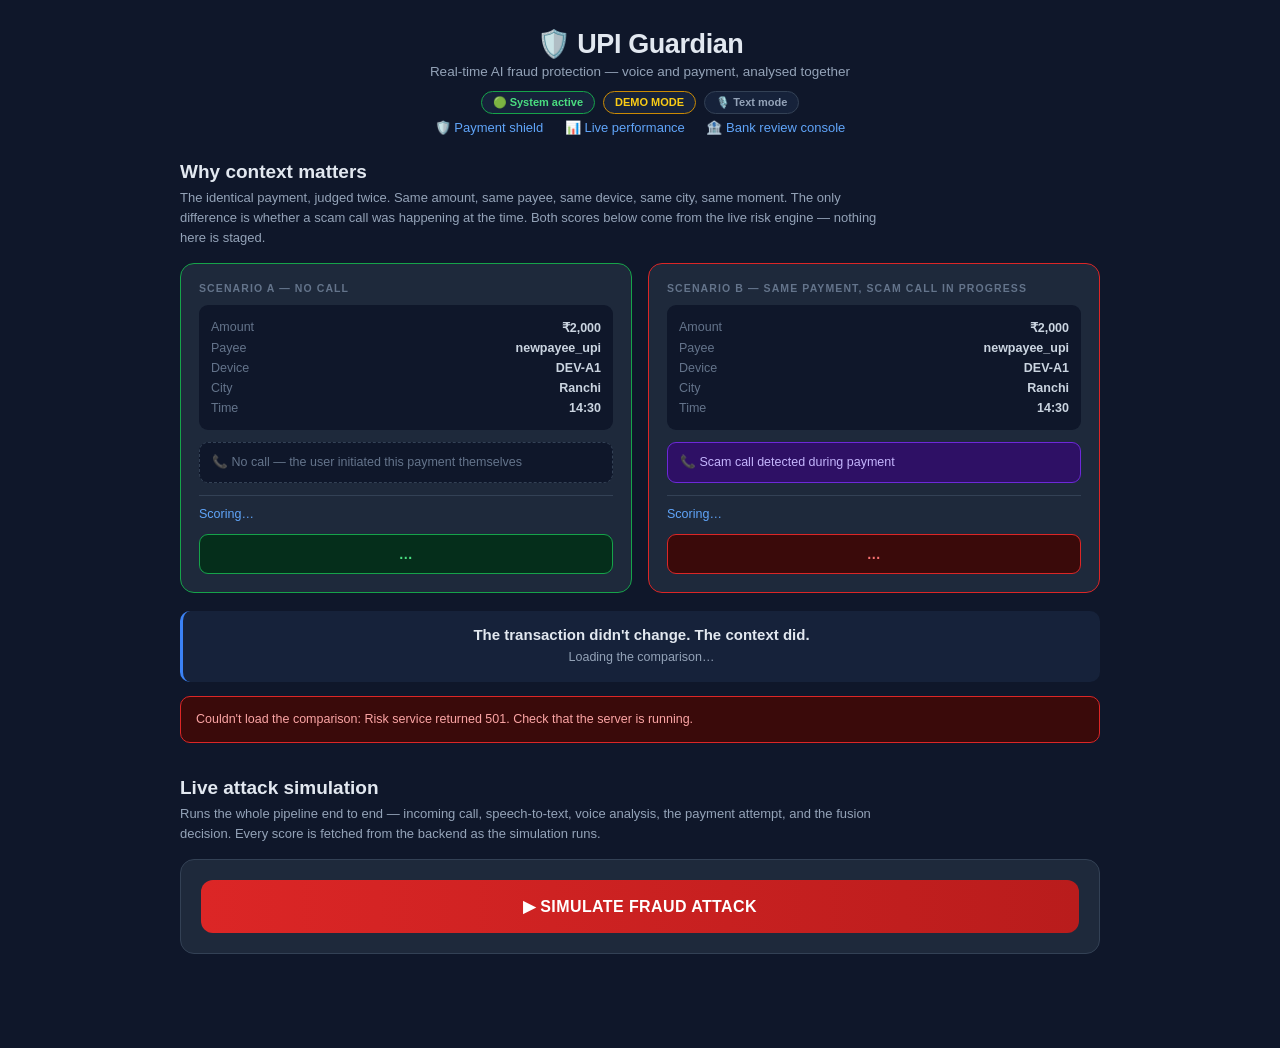
==== static/demo.html @ 2255cc4c "Add Whisper speech-to-text, fusion view, live attack simulation, and counterfactual demo" ====
<!DOCTYPE html>
<html lang="en">
<head>
  <meta charset="UTF-8" />
  <meta name="viewport" content="width=device-width, initial-scale=1.0" />
  <title>UPI Guardian — Live Fraud Demo</title>
  <style>
    * { box-sizing: border-box; margin: 0; padding: 0; }
    body {
      font-family: -apple-system, "Segoe UI", Roboto, sans-serif;
      background: #0f172a; color: #e2e8f0; min-height: 100vh;
      padding: 28px 16px 60px;
    }
    .wrap { max-width: 920px; margin: 0 auto; }

    header { text-align: center; margin-bottom: 8px; }
    h1 { font-size: 27px; letter-spacing: -.4px; }
    .tag { color: #94a3b8; font-size: 13.5px; margin-top: 4px; }
    .badges { display:flex; justify-content:center; gap:8px; margin:12px 0 6px; flex-wrap:wrap; }
    .badge {
      font-size: 11px; padding: 4px 11px; border-radius: 999px; font-weight: 600;
      border: 1px solid #334155; background: #16223a; color: #94a3b8;
    }
    .badge.live { border-color:#16a34a; color:#4ade80; }
    .badge.demo { border-color:#ca8a04; color:#facc15; }
    .nav { text-align:center; font-size:13px; margin-bottom: 26px; }
    .nav a { color:#60a5fa; text-decoration:none; margin: 0 9px; }

    section { margin-bottom: 34px; }
    .sec-head { display:flex; align-items:baseline; gap:10px; margin-bottom:5px; flex-wrap:wrap; }
    h2 { font-size: 19px; }
    .sec-sub { color:#94a3b8; font-size:13px; line-height:1.55; margin-bottom:15px; max-width: 700px; }

    .card { background:#1e293b; border-radius:14px; padding:20px; border:1px solid #334155; }

    /* ---------- counterfactual ---------- */
    .cf-grid { display:grid; grid-template-columns:1fr 1fr; gap:16px; }
    @media (max-width: 720px) { .cf-grid { grid-template-columns:1fr; } }
    .cf { border-radius:14px; padding:18px; border:1px solid #334155; background:#1e293b; }
    .cf.a { border-color:#16a34a; }
    .cf.b { border-color:#dc2626; }
    .cf-label {
      font-size:10.5px; letter-spacing:1.1px; font-weight:700; margin-bottom:11px;
      color:#64748b; text-transform:uppercase;
    }
    .tx-block { background:#0f172a; border-radius:9px; padding:12px; margin-bottom:12px; }
    .tx-line { display:flex; justify-content:space-between; font-size:12.5px; padding:3px 0; }
    .tx-line span:first-child { color:#64748b; }
    .tx-line span:last-child { color:#cbd5e1; font-weight:600; }
    .ctx-line {
      font-size:12.5px; padding:10px 12px; border-radius:9px; margin-bottom:12px;
      line-height:1.5;
    }
    .ctx-none { background:#0f172a; color:#64748b; border:1px dashed #334155; }
    .ctx-scam { background:#2e1065; color:#c4b5fd; border:1px solid #6d28d9; }
    .cf-scores { border-top:1px solid #334155; padding-top:11px; }
    .sc-line { display:flex; justify-content:space-between; font-size:12.5px; padding:3.5px 0; }
    .sc-line span:first-child { color:#94a3b8; }
    .sc-line span:last-child { font-family:ui-monospace,Menlo,monospace; color:#cbd5e1; }
    .sc-line.big { font-size:15px; font-weight:700; padding-top:9px; margin-top:6px;
      border-top:1px solid #334155; }
    .sc-line.big span:last-child { font-size:19px; }
    .cf.a .sc-line.big span:last-child { color:#4ade80; }
    .cf.b .sc-line.big span:last-child { color:#f87171; }
    .cf-verdict {
      margin-top:13px; text-align:center; padding:11px; border-radius:9px;
      font-size:14px; font-weight:700; letter-spacing:.4px;
    }
    .vd-APPROVE { background:#052e1b; color:#4ade80; border:1px solid #16a34a; }
    .vd-WARN    { background:#3a2e05; color:#facc15; border:1px solid #ca8a04; }
    .vd-BLOCK   { background:#3a0a0a; color:#f87171; border:1px solid #dc2626; }
    .vd-sub { font-size:10.5px; font-weight:500; opacity:.85; margin-top:3px; letter-spacing:0; }

    .punch {
      text-align:center; margin-top:18px; padding:15px;
      background:#16223a; border-left:3px solid #3b82f6; border-radius:10px;
      font-size:15px; color:#e2e8f0; font-weight:600;
    }
    .punch small { display:block; font-weight:400; color:#94a3b8; font-size:12.5px;
      margin-top:5px; line-height:1.5; }

    /* ---------- simulation ---------- */
    .sim-btn {
      width:100%; padding:17px; border:none; border-radius:12px; cursor:pointer;
      font-size:16px; font-weight:700; letter-spacing:.4px;
      background:linear-gradient(90deg,#dc2626,#b91c1c); color:#fff;
    }
    .sim-btn:hover { background:linear-gradient(90deg,#ef4444,#dc2626); }
    .sim-btn:disabled { opacity:.55; cursor:default; }

    .steps { margin-top:18px; }
    .step {
      border:1px solid #334155; border-radius:11px; padding:14px 16px;
      margin-bottom:10px; background:#0f172a; opacity:.35;
      transition: opacity .35s ease, border-color .35s ease, background .35s ease;
    }
    .step.active { opacity:1; border-color:#3b82f6; background:#16223a; }
    .step.done { opacity:1; }
    .step-head {
      display:flex; justify-content:space-between; align-items:center;
      font-size:13.5px; font-weight:700; color:#e2e8f0; gap:10px;
    }
    .step-num {
      font-size:10.5px; color:#64748b; font-family:ui-monospace,Menlo,monospace;
      flex-shrink:0;
    }
    .step-body { margin-top:9px; font-size:12.5px; color:#94a3b8; line-height:1.6; display:none; }
    .step.active .step-body, .step.done .step-body { display:block; }

    .phone {
      background:#0f172a; border:1px solid #475569; border-radius:11px;
      padding:15px; text-align:center;
    }
    .phone .num { font-size:19px; font-weight:700; color:#e2e8f0; letter-spacing:1px; }
    .phone .who { font-size:12px; color:#94a3b8; margin-top:3px; }
    .ring { display:inline-block; animation: ring 1s infinite; font-size:23px; }
    @keyframes ring { 0%,100%{transform:rotate(-11deg)} 50%{transform:rotate(11deg)} }

    .flag {
      display:block; font-size:12.5px; color:#fca5a5; padding:5px 0;
      animation: slidein .35s ease;
    }
    @keyframes slidein { from{opacity:0;transform:translateX(-9px)} to{opacity:1;transform:none} }
    .flag .pts { color:#f87171; font-weight:700; font-family:ui-monospace,Menlo,monospace; }

    .transcript {
      background:#0f172a; border:1px solid #334155; border-radius:9px;
      padding:11px 13px; font-size:12px; color:#cbd5e1; line-height:1.6;
      margin-top:9px; white-space:pre-wrap;
    }
    .meter { display:flex; align-items:center; gap:10px; margin-top:11px; }
    .meter-bar { flex:1; height:13px; background:#1e293b; border:1px solid #334155;
      border-radius:999px; overflow:hidden; }
    .meter-fill { height:100%; width:0; border-radius:999px; transition:width .8s ease; }
    .mf-voice { background:linear-gradient(90deg,#7c3aed,#a78bfa); }
    .mf-txn   { background:linear-gradient(90deg,#1d4ed8,#60a5fa); }
    .mf-final { background:linear-gradient(90deg,#dc2626,#f87171); }
    .meter-num { font-family:ui-monospace,Menlo,monospace; font-weight:700; font-size:13px;
      min-width:62px; text-align:right; color:#e2e8f0; }

    .fuse-line { display:flex; justify-content:space-between; font-size:13px; padding:4px 0;
      color:#94a3b8; }
    .fuse-line span:last-child { font-family:ui-monospace,Menlo,monospace; color:#cbd5e1; }
    .fuse-line.total { border-top:1px solid #334155; margin-top:8px; padding-top:9px;
      font-weight:700; color:#e2e8f0; }
    .fuse-line.total span:last-child { color:#f87171; font-size:16px; }

    .alert-final {
      border-radius:11px; padding:16px; text-align:center; margin-top:4px;
      background:#3a0a0a; border:1px solid #dc2626;
    }
    .alert-final .big { font-size:18px; font-weight:800; color:#f87171; letter-spacing:.5px; }
    .alert-final .why { font-size:12.5px; color:#e2e8f0; margin-top:9px; line-height:1.6; }
    .choice { display:flex; gap:10px; margin-top:14px; }
    .choice button {
      flex:1; padding:12px; border:none; border-radius:9px; cursor:pointer;
      font-size:13px; font-weight:600;
    }
    .btn-stop { background:#dc2626; color:#fff; }
    .btn-go { background:#475569; color:#e2e8f0; }
    .chosen { text-align:center; font-size:12.5px; color:#4ade80; margin-top:11px; display:none; }

    .errbox {
      display:none; background:#3a0a0a; border:1px solid #dc2626; border-radius:10px;
      padding:13px 15px; font-size:12.5px; color:#fca5a5; margin-top:14px; line-height:1.5;
    }
    .loading { color:#60a5fa; font-size:12.5px; }
  </style>
</head>
<body>
<div class="wrap">

  <header>
    <h1>🛡️ UPI Guardian</h1>
    <div class="tag">Real-time AI fraud protection — voice and payment, analysed together</div>
    <div class="badges">
      <span class="badge live">🟢 System active</span>
      <span class="badge demo">DEMO MODE</span>
      <span class="badge" id="asrBadge">Checking speech engine…</span>
    </div>
    <div class="nav">
      <a href="/">🛡️ Payment shield</a>
      <a href="/stats.html">📊 Live performance</a>
      <a href="/review.html">🏦 Bank review console</a>
    </div>
  </header>

  <!-- ================= PRIORITY 4: COUNTERFACTUAL ================= -->
  <section>
    <div class="sec-head"><h2>Why context matters</h2></div>
    <div class="sec-sub">
      The identical payment, judged twice. Same amount, same payee, same device, same city,
      same moment. The only difference is whether a scam call was happening at the time.
      Both scores below come from the live risk engine — nothing here is staged.
    </div>

    <div class="cf-grid">
      <div class="cf a" id="cfA">
        <div class="cf-label">Scenario A — no call</div>
        <div class="tx-block" id="txA"></div>
        <div class="ctx-line ctx-none">📞 No call — the user initiated this payment themselves</div>
        <div class="cf-scores" id="scoresA"><div class="loading">Scoring…</div></div>
        <div class="cf-verdict vd-APPROVE" id="verdictA">…</div>
      </div>

      <div class="cf b" id="cfB">
        <div class="cf-label">Scenario B — same payment, scam call in progress</div>
        <div class="tx-block" id="txB"></div>
        <div class="ctx-line ctx-scam" id="ctxB">📞 Scam call detected during payment</div>
        <div class="cf-scores" id="scoresB"><div class="loading">Scoring…</div></div>
        <div class="cf-verdict vd-BLOCK" id="verdictB">…</div>
      </div>
    </div>

    <div class="punch" id="punch">
      The transaction didn't change. The context did.
      <small id="punchSub">Loading the comparison…</small>
    </div>
    <div class="errbox" id="cfError"></div>
  </section>

  <!-- ================= PRIORITY 3: LIVE ATTACK SIMULATION ================= -->
  <section>
    <div class="sec-head"><h2>Live attack simulation</h2></div>
    <div class="sec-sub">
      Runs the whole pipeline end to end — incoming call, speech-to-text, voice analysis,
      the payment attempt, and the fusion decision. Every score is fetched from the backend
      as the simulation runs.
    </div>

    <div class="card">
      <button class="sim-btn" id="simBtn" onclick="runSimulation()">
        ▶  SIMULATE FRAUD ATTACK
      </button>

      <div class="steps" id="steps" style="display:none;">

        <div class="step" id="s1">
          <div class="step-head"><span>📞 Incoming call</span><span class="step-num">STEP 1</span></div>
          <div class="step-body">
            <div class="phone">
              <div class="ring">📞</div>
              <div class="num">+91 98XXX XXXXX</div>
              <div class="who">Caller claims to represent your bank</div>
            </div>
          </div>
        </div>

        <div class="step" id="s2">
          <div class="step-head"><span>🎙️ Listening and transcribing</span><span class="step-num">STEP 2</span></div>
          <div class="step-body">
            <div id="s2status" class="loading">Capturing call audio…</div>
            <div class="transcript" id="s2transcript" style="display:none;"></div>
          </div>
        </div>

        <div class="step" id="s3">
          <div class="step-head"><span>⚠️ Voice analysis</span><span class="step-num">STEP 3</span></div>
          <div class="step-body">
            <div id="s3flags"></div>
            <div class="meter">
              <div class="meter-bar"><div class="meter-fill mf-voice" id="s3bar"></div></div>
              <div class="meter-num" id="s3num">0/100</div>
            </div>
          </div>
        </div>

        <div class="step" id="s4">
          <div class="step-head"><span>💳 UPI payment attempted</span><span class="step-num">STEP 4</span></div>
          <div class="step-body"><div class="tx-block" id="s4tx"></div></div>
        </div>

        <div class="step" id="s5">
          <div class="step-head"><span>⚠️ Transaction analysis</span><span class="step-num">STEP 5</span></div>
          <div class="step-body">
            <div id="s5flags"></div>
            <div class="meter">
              <div class="meter-bar"><div class="meter-fill mf-txn" id="s5bar"></div></div>
              <div class="meter-num" id="s5num">0/100</div>
            </div>
          </div>
        </div>

        <div class="step" id="s6">
          <div class="step-head"><span>🔗 Fusion engine</span><span class="step-num">STEP 6</span></div>
          <div class="step-body">
            <div class="fuse-line"><span>Transaction risk</span><span id="f1">—</span></div>
            <div class="fuse-line"><span>Voice risk (weighted 60%)</span><span id="f2">—</span></div>
            <div class="fuse-line total"><span>Combined risk</span><span id="f3">—</span></div>
            <div class="meter">
              <div class="meter-bar"><div class="meter-fill mf-final" id="s6bar"></div></div>
              <div class="meter-num" id="s6num">0/100</div>
            </div>
          </div>
        </div>

        <div class="step" id="s7">
          <div class="step-head"><span>🚨 Action</span><span class="step-num">STEP 7</span></div>
          <div class="step-body">
            <div class="alert-final">
              <div class="big" id="s7title">HIGH FRAUD RISK</div>
              <div class="why" id="s7why"></div>
            </div>
            <div class="choice">
              <button class="btn-stop" onclick="simChoice('CANCELLED')">Cancel payment</button>
              <button class="btn-go" onclick="simChoice('CONFIRMED')">This is legitimate — proceed</button>
            </div>
            <div class="chosen" id="s7chosen"></div>
          </div>
        </div>

      </div>
      <div class="errbox" id="simError"></div>
    </div>
  </section>

</div>

<script>
  // ---------------------------------------------------------------
  // ONE transaction object, used by both counterfactual scenarios and
  // by the simulation. Reusing the same object is the whole point:
  // only the voice context differs between A and B.
  // ---------------------------------------------------------------
  const DEMO_TX = {
    user_id: "U001",
    amount: 2000,
    payee: "newpayee_upi",
    city: "Ranchi",
    device: "DEV-A1",
    timestamp: "2026-08-15 14:30:00"
  };

  const SCAM_TRANSCRIPT =
    "Hello, I am calling from your bank. Your account is frozen due to suspicious activity. " +
    "This is urgent, you must act now. Do not tell anyone about this call. Please share the " +
    "OTP to verify and make a small refundable payment to unblock your account.";

  // Audio used by the simulation. If it is missing or the speech engine
  // is unavailable, the simulation falls back to the text above so the
  // demo still completes rather than stalling in front of an audience.
  const DEMO_AUDIO_URL = "/demo/scamcall.wav";

  const VERDICT_TEXT = {
    APPROVE: { label: "🟢 LOW RISK — APPROVE", sub: "Nothing unusual; payment proceeds normally" },
    WARN:    { label: "🟡 MEDIUM RISK — CHECK", sub: "Worth a second look before continuing" },
    BLOCK:   { label: "🔴 HIGH RISK — CONFIRM TO PROCEED", sub: "Strong warning; the user still decides" }
  };

  const sleep = ms => new Promise(r => setTimeout(r, ms));

  function showError(id, msg) {
    const el = document.getElementById(id);
    el.textContent = msg;
    el.style.display = "block";
  }

  async function callAssess(tx, transcript) {
    const res = await fetch("/assess", {
      method: "POST",
      headers: { "Content-Type": "application/json" },
      body: JSON.stringify({ ...tx, transcript: transcript || "" })
    });
    if (!res.ok) throw new Error("Risk service returned " + res.status);
    return res.json();
  }

  function renderTx(elId, tx) {
    const rows = [
      ["Amount", "₹" + Number(tx.amount).toLocaleString("en-IN")],
      ["Payee", tx.payee],
      ["Device", tx.device],
      ["City", tx.city],
      ["Time", tx.timestamp.split(" ")[1].slice(0, 5)]
    ];
    document.getElementById(elId).innerHTML = rows.map(r =>
      `<div class="tx-line"><span>${r[0]}</span><span>${r[1]}</span></div>`).join("");
  }

  function isVoice(sig) { return String(sig.code || "").indexOf("voice") === 0; }

  // ---------------- capability check ----------------
  let asrAvailable = false;
  (async function () {
    try {
      const res = await fetch("/capabilities");
      const caps = await res.json();
      const asr = (caps && caps.transcription) || {};
      asrAvailable = !!asr.available;
      document.getElementById("asrBadge").textContent =
        asrAvailable ? ("🎙️ Whisper " + (asr.model || "") + " ready") : "🎙️ Text mode";
    } catch (e) {
      document.getElementById("asrBadge").textContent = "🎙️ Text mode";
    }
  })();

  // ================= COUNTERFACTUAL =================
  async function loadCounterfactual() {
    renderTx("txA", DEMO_TX);
    renderTx("txB", DEMO_TX);

    try {
      // Identical transaction, scored twice — the ONLY difference is the transcript.
      const [a, b] = await Promise.all([
        callAssess(DEMO_TX, ""),
        callAssess(DEMO_TX, SCAM_TRANSCRIPT)
      ]);

      // --- Scenario A ---
      document.getElementById("scoresA").innerHTML = `
        <div class="sc-line"><span>Transaction risk</span><span>${a.payment_score}</span></div>
        <div class="sc-line"><span>Voice risk</span><span>none</span></div>
        <div class="sc-line big"><span>Combined</span><span>${a.score}/100</span></div>`;
      const va = VERDICT_TEXT[a.decision] || VERDICT_TEXT.WARN;
      const vaEl = document.getElementById("verdictA");
      vaEl.className = "cf-verdict vd-" + a.decision;
      vaEl.innerHTML = va.label + `<div class="vd-sub">${va.sub}</div>`;

      // --- Scenario B ---
      const weighted = Math.trunc((b.voice_score || 0) * 0.6);
      document.getElementById("scoresB").innerHTML = `
        <div class="sc-line"><span>Transaction risk</span><span>${b.payment_score}</span></div>
        <div class="sc-line"><span>Voice risk</span><span>${b.voice_score} → ${weighted} weighted</span></div>
        <div class="sc-line big"><span>Combined</span><span>${b.score}/100</span></div>`;
      const vb = VERDICT_TEXT[b.decision] || VERDICT_TEXT.WARN;
      const vbEl = document.getElementById("verdictB");
      vbEl.className = "cf-verdict vd-" + b.decision;
      vbEl.innerHTML = vb.label + `<div class="vd-sub">${vb.sub}</div>`;

      const flags = (b.signals || []).filter(isVoice).length;
      document.getElementById("ctxB").textContent =
        "📞 Scam call in progress — " + flags + " coercion pattern" + (flags === 1 ? "" : "s") + " detected";

      document.getElementById("punchSub").textContent =
        `Transaction risk stayed at ${a.payment_score} in both cases. The combined score moved ` +
        `${a.score} → ${b.score}, and the decision moved ${a.decision} → ${b.decision}, ` +
        `purely because of what was being said on the call.`;

    } catch (e) {
      showError("cfError", "Couldn't load the comparison: " + e.message +
                ". Check that the server is running.");
    }
  }
  loadCounterfactual();

  // ================= LIVE ATTACK SIMULATION =================
  let simResult = null;

  function setStep(id, state) {
    const el = document.getElementById(id);
    el.className = "step " + state;
    el.scrollIntoView({ behavior: "smooth", block: "center" });
  }

  async function runSimulation() {
    const btn = document.getElementById("simBtn");
    btn.disabled = true;
    btn.textContent = "Simulation running…";
    document.getElementById("steps").style.display = "block";
    document.getElementById("simError").style.display = "none";
    document.getElementById("s7chosen").style.display = "none";
    ["s1","s2","s3","s4","s5","s6","s7"].forEach(id =>
      document.getElementById(id).className = "step");

    try {
      // ---- STEP 1: incoming call ----
      setStep("s1", "active");
      await sleep(1800);
      setStep("s1", "done");

      // ---- STEP 2: audio -> transcript (real Whisper when available) ----
      setStep("s2", "active");
      const st = document.getElementById("s2status");
      let transcript = SCAM_TRANSCRIPT;
      let usedWhisper = false;

      if (asrAvailable) {
        st.textContent = "Capturing call audio…";
        await sleep(700);
        try {
          const audioRes = await fetch(DEMO_AUDIO_URL);
          if (!audioRes.ok) throw new Error("demo audio missing");
          const blob = await audioRes.blob();

          st.textContent = "🧠 Transcribing with Whisper…";
          const form = new FormData();
          form.append("audio", blob, "scamcall.wav");
          const tr = await fetch("/transcribe", { method: "POST", body: form });
          const data = await tr.json();

          if (data && data.ok && data.transcript) {
            transcript = data.transcript;
            usedWhisper = true;
            st.textContent = "✓ Transcribed " + data.audio_seconds + "s of audio in " +
                             data.transcribe_ms + " ms (Whisper " + data.model + ")";
          } else {
            throw new Error(data.error || "no transcript");
          }
        } catch (e) {
          // Fall back silently to the scripted transcript — the demo must not stall.
          st.textContent = "✓ Call transcript ready";
        }
      } else {
        st.textContent = "✓ Call transcript ready";
        await sleep(900);
      }

      const tbox = document.getElementById("s2transcript");
      tbox.textContent = transcript;
      tbox.style.display = "block";
      await sleep(1200);
      setStep("s2", "done");

      // ---- Score once; every later step reads from this response ----
      const result = await callAssess(DEMO_TX, transcript);
      simResult = result;

      const voiceSignals = (result.signals || []).filter(isVoice);
      const txnSignals = (result.signals || []).filter(s => !isVoice(s));

      // ---- STEP 3: voice analysis ----
      setStep("s3", "active");
      const s3f = document.getElementById("s3flags");
      s3f.innerHTML = "";
      for (const sig of voiceSignals) {
        const d = document.createElement("div");
        d.className = "flag";
        const name = (sig.label || sig.code).replace(/^Call red flag — /, "");
        d.innerHTML = "⚠️ " + name + ' <span class="pts">+' + sig.points + "</span>";
        s3f.appendChild(d);
        await sleep(430);
      }
      document.getElementById("s3bar").style.width = Math.min(100, result.voice_score) + "%";
      document.getElementById("s3num").textContent = result.voice_score + "/100";
      await sleep(900);
      setStep("s3", "done");

      // ---- STEP 4: the payment attempt ----
      setStep("s4", "active");
      renderTx("s4tx", DEMO_TX);
      await sleep(1500);
      setStep("s4", "done");

      // ---- STEP 5: transaction analysis ----
      setStep("s5", "active");
      const s5f = document.getElementById("s5flags");
      s5f.innerHTML = "";
      if (!txnSignals.length) {
        s5f.innerHTML = '<div class="flag" style="color:#4ade80">✓ Nothing unusual in the payment on its own</div>';
      }
      for (const sig of txnSignals) {
        const d = document.createElement("div");
        d.className = "flag";
        d.innerHTML = "⚠️ " + (sig.label || sig.code) + ' <span class="pts">+' + sig.points + "</span>";
        s5f.appendChild(d);
        await sleep(430);
      }
      document.getElementById("s5bar").style.width = Math.min(100, result.payment_score) + "%";
      document.getElementById("s5num").textContent = result.payment_score + "/100";
      await sleep(900);
      setStep("s5", "done");

      // ---- STEP 6: fusion ----
      setStep("s6", "active");
      const weighted = Math.trunc((result.voice_score || 0) * 0.6);
      document.getElementById("f1").textContent = result.payment_score;
      await sleep(500);
      document.getElementById("f2").textContent =
        weighted + "   (" + result.voice_score + " × 0.6)";
      await sleep(500);
      document.getElementById("f3").textContent = result.score + " / 100";
      document.getElementById("s6bar").style.width = result.score + "%";
      document.getElementById("s6num").textContent = result.score + "/100";
      await sleep(1300);
      setStep("s6", "done");

      // ---- STEP 7: explainable alert + human choice ----
      setStep("s7", "active");
      const vt = VERDICT_TEXT[result.decision] || VERDICT_TEXT.WARN;
      document.getElementById("s7title").textContent = vt.label.replace(/^..\s/, "");
      const names = voiceSignals.map(s =>
        (s.label || "").replace(/^Call red flag — /, "").toLowerCase()).filter(Boolean);
      document.getElementById("s7why").textContent =
        "This payment was attempted during a call showing " +
        (names.length ? names.join(", ") : "no coercion signals") +
        ". The payment alone scored " + result.payment_score +
        "; combined with the call it reached " + result.score +
        ". The payment is held for your confirmation — it has not been blocked." +
        (usedWhisper ? " Transcript produced by Whisper from real audio." : "");

      btn.disabled = false;
      btn.textContent = "▶  Run simulation again";

    } catch (e) {
      showError("simError", "Simulation stopped: " + e.message +
                ". Check that the server is running, then try again.");
      btn.disabled = false;
      btn.textContent = "▶  SIMULATE FRAUD ATTACK";
    }
  }

  // The override records through the same audit endpoint the main app uses,
  // so a simulated decision shows up in the bank review console like any other.
  async function simChoice(action) {
    if (!simResult) return;
    try {
      await fetch("/decision", {
        method: "POST",
        headers: { "Content-Type": "application/json" },
        body: JSON.stringify({
          user_id: DEMO_TX.user_id,
          amount: DEMO_TX.amount,
          payee: DEMO_TX.payee,
          decision: simResult.decision,
          score: simResult.score,
          user_action: action,
          confidence: (simResult.confidence && simResult.confidence.level) || "",
          signal_count: (simResult.signals || []).length
        })
      });
      const el = document.getElementById("s7chosen");
      el.textContent = action === "CANCELLED"
        ? "✓ Payment cancelled — decision recorded in the audit log"
        : "✓ Payment confirmed by the user — logged as an override for bank review";
      el.style.display = "block";
      document.getElementById("s7").className = "step done";
    } catch (e) {
      showError("simError", "Couldn't record that decision: " + e.message);
    }
  }
</script>
</body>
</html>
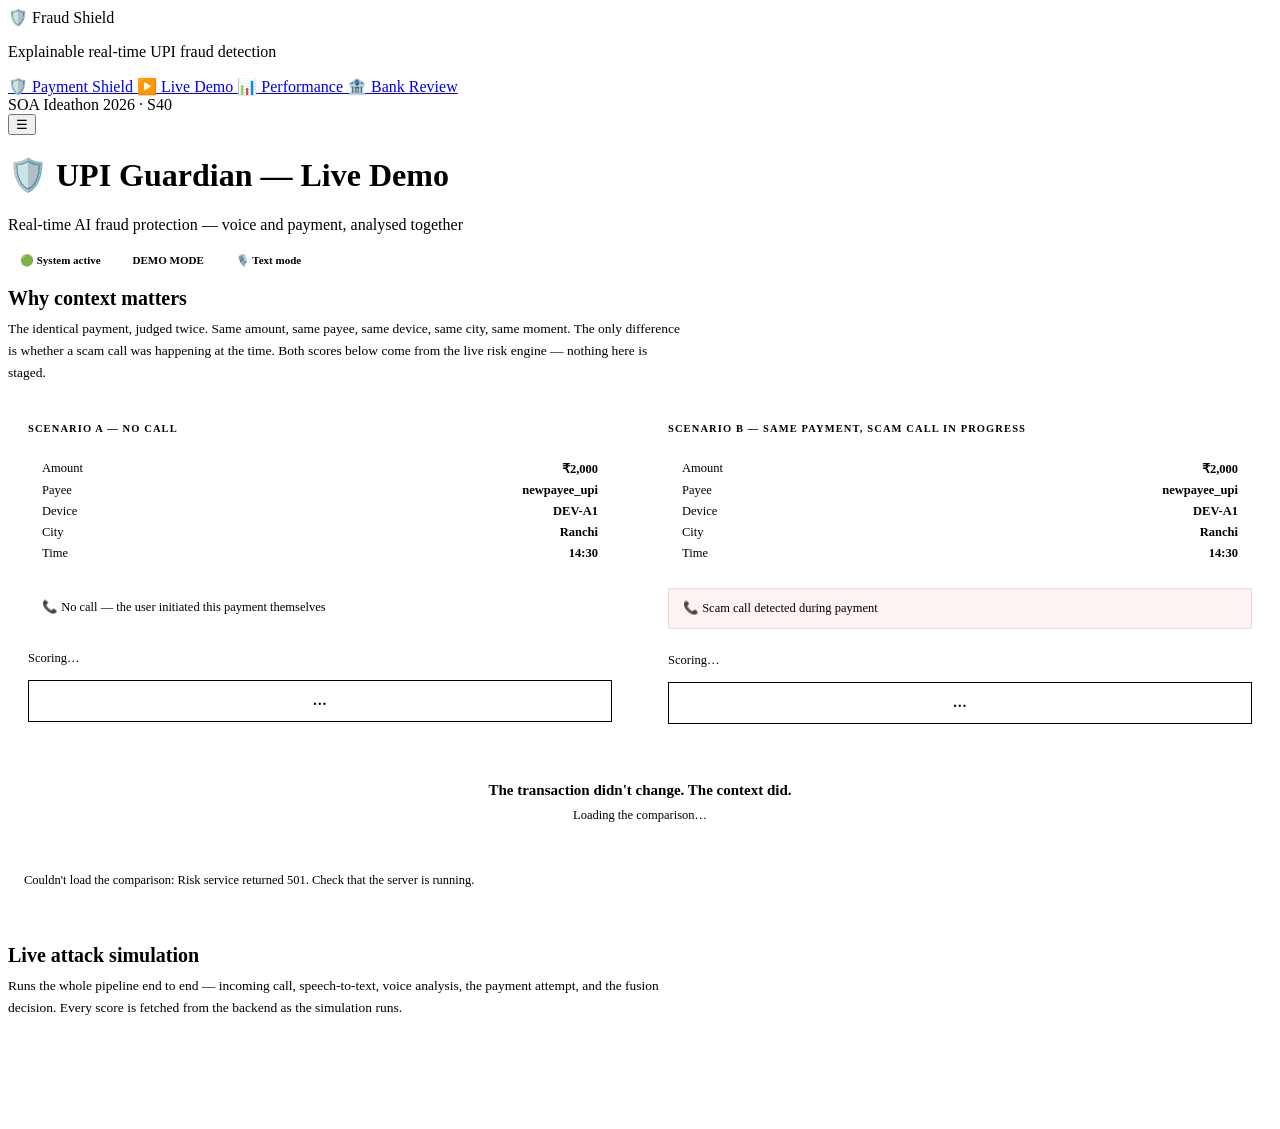
==== commit 8b59434b: "UI redesign with new styles" ====
--- a/static/demo.html
+++ b/static/demo.html
@@ -3,320 +3,431 @@
 <head>
   <meta charset="UTF-8" />
   <meta name="viewport" content="width=device-width, initial-scale=1.0" />
-  <title>UPI Guardian — Live Fraud Demo</title>
+  <title>Live Demo — Fraud Shield</title>
+  <link rel="stylesheet" href="/styles.css" />
   <style>
-    * { box-sizing: border-box; margin: 0; padding: 0; }
-    body {
-      font-family: -apple-system, "Segoe UI", Roboto, sans-serif;
-      background: #0f172a; color: #e2e8f0; min-height: 100vh;
-      padding: 28px 16px 60px;
-    }
-    .wrap { max-width: 920px; margin: 0 auto; }
-
-    header { text-align: center; margin-bottom: 8px; }
-    h1 { font-size: 27px; letter-spacing: -.4px; }
-    .tag { color: #94a3b8; font-size: 13.5px; margin-top: 4px; }
-    .badges { display:flex; justify-content:center; gap:8px; margin:12px 0 6px; flex-wrap:wrap; }
-    .badge {
-      font-size: 11px; padding: 4px 11px; border-radius: 999px; font-weight: 600;
-      border: 1px solid #334155; background: #16223a; color: #94a3b8;
-    }
-    .badge.live { border-color:#16a34a; color:#4ade80; }
-    .badge.demo { border-color:#ca8a04; color:#facc15; }
-    .nav { text-align:center; font-size:13px; margin-bottom: 26px; }
-    .nav a { color:#60a5fa; text-decoration:none; margin: 0 9px; }
-
-    section { margin-bottom: 34px; }
-    .sec-head { display:flex; align-items:baseline; gap:10px; margin-bottom:5px; flex-wrap:wrap; }
-    h2 { font-size: 19px; }
-    .sec-sub { color:#94a3b8; font-size:13px; line-height:1.55; margin-bottom:15px; max-width: 700px; }
-
-    .card { background:#1e293b; border-radius:14px; padding:20px; border:1px solid #334155; }
-
-    /* ---------- counterfactual ---------- */
-    .cf-grid { display:grid; grid-template-columns:1fr 1fr; gap:16px; }
-    @media (max-width: 720px) { .cf-grid { grid-template-columns:1fr; } }
-    .cf { border-radius:14px; padding:18px; border:1px solid #334155; background:#1e293b; }
-    .cf.a { border-color:#16a34a; }
-    .cf.b { border-color:#dc2626; }
+    /* ---- Header badges ---- */
+    .demo-badges {
+      display: flex; gap: 8px; margin: 14px 0 0; flex-wrap: wrap;
+    }
+    .demo-badge {
+      font-size: 11px; padding: 4px 12px; border-radius: var(--radius-pill);
+      font-weight: 600; border: 1px solid var(--border); background: var(--bg-secondary);
+      color: var(--text-secondary);
+    }
+    .demo-badge.live { border-color: var(--success); color: var(--success); }
+    .demo-badge.demo-mode { border-color: var(--warning); color: var(--warning); }
+
+    /* ---- Section ---- */
+    .demo-section { margin-bottom: 40px; }
+    .demo-section h2 {
+      font-family: var(--font-serif);
+      font-size: 20px;
+      margin-bottom: 8px;
+    }
+    .demo-section .sec-sub {
+      color: var(--text-secondary);
+      font-size: 13.5px;
+      line-height: 1.6;
+      margin-bottom: 20px;
+      max-width: 680px;
+    }
+
+    /* ---- Counterfactual grid ---- */
+    .cf-grid {
+      display: grid; grid-template-columns: 1fr 1fr; gap: 16px;
+    }
+    @media (max-width: 720px) { .cf-grid { grid-template-columns: 1fr; } }
+
+    .cf-card {
+      background: var(--bg-secondary);
+      border-radius: var(--radius-lg);
+      padding: 20px;
+      border: 1px solid var(--border);
+      transition: border-color var(--transition);
+    }
+    .cf-card:hover { border-color: var(--border-hover); }
+    .cf-card.safe { border-color: rgba(91,185,139,0.3); }
+    .cf-card.scam { border-color: rgba(224,96,96,0.3); }
+
     .cf-label {
-      font-size:10.5px; letter-spacing:1.1px; font-weight:700; margin-bottom:11px;
-      color:#64748b; text-transform:uppercase;
-    }
-    .tx-block { background:#0f172a; border-radius:9px; padding:12px; margin-bottom:12px; }
-    .tx-line { display:flex; justify-content:space-between; font-size:12.5px; padding:3px 0; }
-    .tx-line span:first-child { color:#64748b; }
-    .tx-line span:last-child { color:#cbd5e1; font-weight:600; }
+      font-size: 10.5px; letter-spacing: 1.1px; font-weight: 700;
+      margin-bottom: 12px; color: var(--text-tertiary); text-transform: uppercase;
+    }
+    .tx-block {
+      background: var(--bg-primary); border-radius: var(--radius-sm);
+      padding: 12px 14px; margin-bottom: 12px; border: 1px solid var(--border);
+    }
+    .tx-line {
+      display: flex; justify-content: space-between; font-size: 12.5px; padding: 3px 0;
+    }
+    .tx-line span:first-child { color: var(--text-tertiary); }
+    .tx-line span:last-child { color: var(--text-primary); font-weight: 600; }
+
     .ctx-line {
-      font-size:12.5px; padding:10px 12px; border-radius:9px; margin-bottom:12px;
-      line-height:1.5;
-    }
-    .ctx-none { background:#0f172a; color:#64748b; border:1px dashed #334155; }
-    .ctx-scam { background:#2e1065; color:#c4b5fd; border:1px solid #6d28d9; }
-    .cf-scores { border-top:1px solid #334155; padding-top:11px; }
-    .sc-line { display:flex; justify-content:space-between; font-size:12.5px; padding:3.5px 0; }
-    .sc-line span:first-child { color:#94a3b8; }
-    .sc-line span:last-child { font-family:ui-monospace,Menlo,monospace; color:#cbd5e1; }
-    .sc-line.big { font-size:15px; font-weight:700; padding-top:9px; margin-top:6px;
-      border-top:1px solid #334155; }
-    .sc-line.big span:last-child { font-size:19px; }
-    .cf.a .sc-line.big span:last-child { color:#4ade80; }
-    .cf.b .sc-line.big span:last-child { color:#f87171; }
+      font-size: 12.5px; padding: 10px 14px; border-radius: var(--radius-sm);
+      margin-bottom: 12px; line-height: 1.5;
+    }
+    .ctx-none {
+      background: var(--bg-primary); color: var(--text-tertiary);
+      border: 1px dashed var(--border);
+    }
+    .ctx-scam {
+      background: rgba(217,119,87,0.08); color: var(--accent);
+      border: 1px solid rgba(217,119,87,0.2);
+    }
+
+    .cf-scores { border-top: 1px solid var(--border); padding-top: 12px; }
+    .sc-line {
+      display: flex; justify-content: space-between; font-size: 12.5px; padding: 3.5px 0;
+    }
+    .sc-line span:first-child { color: var(--text-secondary); }
+    .sc-line span:last-child { font-family: var(--font-mono); color: var(--text-primary); }
+    .sc-line.big {
+      font-size: 15px; font-weight: 700; padding-top: 10px; margin-top: 6px;
+      border-top: 1px solid var(--border);
+    }
+    .sc-line.big span:last-child { font-size: 19px; }
+    .cf-card.safe .sc-line.big span:last-child { color: var(--success); }
+    .cf-card.scam .sc-line.big span:last-child { color: var(--danger); }
+
     .cf-verdict {
-      margin-top:13px; text-align:center; padding:11px; border-radius:9px;
-      font-size:14px; font-weight:700; letter-spacing:.4px;
-    }
-    .vd-APPROVE { background:#052e1b; color:#4ade80; border:1px solid #16a34a; }
-    .vd-WARN    { background:#3a2e05; color:#facc15; border:1px solid #ca8a04; }
-    .vd-BLOCK   { background:#3a0a0a; color:#f87171; border:1px solid #dc2626; }
-    .vd-sub { font-size:10.5px; font-weight:500; opacity:.85; margin-top:3px; letter-spacing:0; }
+      margin-top: 14px; text-align: center; padding: 12px;
+      border-radius: var(--radius-sm); font-size: 14px; font-weight: 700;
+      letter-spacing: 0.3px; border: 1px solid;
+    }
+    .vd-APPROVE { background: var(--success-bg); color: var(--success); border-color: var(--success-border); }
+    .vd-WARN    { background: var(--warning-bg); color: var(--warning); border-color: var(--warning-border); }
+    .vd-BLOCK   { background: var(--danger-bg); color: var(--danger); border-color: var(--danger-border); }
+    .vd-sub { font-size: 11px; font-weight: 500; opacity: .85; margin-top: 4px; letter-spacing: 0; }
 
     .punch {
-      text-align:center; margin-top:18px; padding:15px;
-      background:#16223a; border-left:3px solid #3b82f6; border-radius:10px;
-      font-size:15px; color:#e2e8f0; font-weight:600;
-    }
-    .punch small { display:block; font-weight:400; color:#94a3b8; font-size:12.5px;
-      margin-top:5px; line-height:1.5; }
-
-    /* ---------- simulation ---------- */
+      text-align: center; margin-top: 20px; padding: 18px 20px;
+      background: var(--bg-secondary); border: 1px solid var(--border);
+      border-left: 3px solid var(--accent);
+      border-radius: var(--radius-sm);
+      font-size: 15px; color: var(--text-primary); font-weight: 600;
+    }
+    .punch small {
+      display: block; font-weight: 400; color: var(--text-secondary);
+      font-size: 12.5px; margin-top: 6px; line-height: 1.6;
+    }
+
+    /* ---- Simulation ---- */
     .sim-btn {
-      width:100%; padding:17px; border:none; border-radius:12px; cursor:pointer;
-      font-size:16px; font-weight:700; letter-spacing:.4px;
-      background:linear-gradient(90deg,#dc2626,#b91c1c); color:#fff;
-    }
-    .sim-btn:hover { background:linear-gradient(90deg,#ef4444,#dc2626); }
-    .sim-btn:disabled { opacity:.55; cursor:default; }
-
-    .steps { margin-top:18px; }
+      width: 100%; padding: 16px; border: none; border-radius: var(--radius-md);
+      cursor: pointer; font-size: 15px; font-weight: 700; letter-spacing: 0.3px;
+      font-family: var(--font-sans);
+      background: var(--accent); color: #fff;
+      transition: all var(--transition);
+    }
+    .sim-btn:hover { background: var(--accent-hover); transform: translateY(-1px); }
+    .sim-btn:active { transform: translateY(0); }
+    .sim-btn:disabled { opacity: .5; cursor: default; transform: none; }
+
+    .steps { margin-top: 20px; }
     .step {
-      border:1px solid #334155; border-radius:11px; padding:14px 16px;
-      margin-bottom:10px; background:#0f172a; opacity:.35;
-      transition: opacity .35s ease, border-color .35s ease, background .35s ease;
-    }
-    .step.active { opacity:1; border-color:#3b82f6; background:#16223a; }
-    .step.done { opacity:1; }
+      border: 1px solid var(--border); border-radius: var(--radius-lg);
+      padding: 16px 18px; margin-bottom: 10px;
+      background: var(--bg-primary); opacity: .35;
+      transition: opacity 0.35s ease, border-color 0.35s ease, background 0.35s ease;
+    }
+    .step.active {
+      opacity: 1; border-color: var(--accent);
+      background: var(--bg-secondary);
+    }
+    .step.done { opacity: 1; }
     .step-head {
-      display:flex; justify-content:space-between; align-items:center;
-      font-size:13.5px; font-weight:700; color:#e2e8f0; gap:10px;
+      display: flex; justify-content: space-between; align-items: center;
+      font-size: 13.5px; font-weight: 700; color: var(--text-primary); gap: 10px;
     }
     .step-num {
-      font-size:10.5px; color:#64748b; font-family:ui-monospace,Menlo,monospace;
-      flex-shrink:0;
-    }
-    .step-body { margin-top:9px; font-size:12.5px; color:#94a3b8; line-height:1.6; display:none; }
-    .step.active .step-body, .step.done .step-body { display:block; }
+      font-size: 10.5px; color: var(--text-tertiary);
+      font-family: var(--font-mono); flex-shrink: 0;
+    }
+    .step-body {
+      margin-top: 10px; font-size: 12.5px; color: var(--text-secondary);
+      line-height: 1.6; display: none;
+    }
+    .step.active .step-body, .step.done .step-body { display: block; }
 
     .phone {
-      background:#0f172a; border:1px solid #475569; border-radius:11px;
-      padding:15px; text-align:center;
-    }
-    .phone .num { font-size:19px; font-weight:700; color:#e2e8f0; letter-spacing:1px; }
-    .phone .who { font-size:12px; color:#94a3b8; margin-top:3px; }
-    .ring { display:inline-block; animation: ring 1s infinite; font-size:23px; }
+      background: var(--bg-primary); border: 1px solid var(--border);
+      border-radius: var(--radius-sm); padding: 16px; text-align: center;
+    }
+    .phone .num { font-size: 19px; font-weight: 700; color: var(--text-primary); letter-spacing: 1px; }
+    .phone .who { font-size: 12px; color: var(--text-secondary); margin-top: 4px; }
+    .ring { display: inline-block; animation: ring 1s infinite; font-size: 22px; }
     @keyframes ring { 0%,100%{transform:rotate(-11deg)} 50%{transform:rotate(11deg)} }
 
     .flag {
-      display:block; font-size:12.5px; color:#fca5a5; padding:5px 0;
-      animation: slidein .35s ease;
+      display: block; font-size: 12.5px; color: var(--accent); padding: 5px 0;
+      animation: slidein 0.35s ease;
     }
     @keyframes slidein { from{opacity:0;transform:translateX(-9px)} to{opacity:1;transform:none} }
-    .flag .pts { color:#f87171; font-weight:700; font-family:ui-monospace,Menlo,monospace; }
+    .flag .pts {
+      color: var(--danger); font-weight: 700; font-family: var(--font-mono);
+    }
 
     .transcript {
-      background:#0f172a; border:1px solid #334155; border-radius:9px;
-      padding:11px 13px; font-size:12px; color:#cbd5e1; line-height:1.6;
-      margin-top:9px; white-space:pre-wrap;
-    }
-    .meter { display:flex; align-items:center; gap:10px; margin-top:11px; }
-    .meter-bar { flex:1; height:13px; background:#1e293b; border:1px solid #334155;
-      border-radius:999px; overflow:hidden; }
-    .meter-fill { height:100%; width:0; border-radius:999px; transition:width .8s ease; }
-    .mf-voice { background:linear-gradient(90deg,#7c3aed,#a78bfa); }
-    .mf-txn   { background:linear-gradient(90deg,#1d4ed8,#60a5fa); }
-    .mf-final { background:linear-gradient(90deg,#dc2626,#f87171); }
-    .meter-num { font-family:ui-monospace,Menlo,monospace; font-weight:700; font-size:13px;
-      min-width:62px; text-align:right; color:#e2e8f0; }
-
-    .fuse-line { display:flex; justify-content:space-between; font-size:13px; padding:4px 0;
-      color:#94a3b8; }
-    .fuse-line span:last-child { font-family:ui-monospace,Menlo,monospace; color:#cbd5e1; }
-    .fuse-line.total { border-top:1px solid #334155; margin-top:8px; padding-top:9px;
-      font-weight:700; color:#e2e8f0; }
-    .fuse-line.total span:last-child { color:#f87171; font-size:16px; }
+      background: var(--bg-primary); border: 1px solid var(--border);
+      border-radius: var(--radius-sm); padding: 12px 14px;
+      font-size: 12px; color: var(--text-secondary); line-height: 1.65;
+      margin-top: 10px; white-space: pre-wrap;
+    }
+    .meter { display: flex; align-items: center; gap: 10px; margin-top: 12px; }
+    .meter-bar {
+      flex: 1; height: 10px; background: var(--bg-primary);
+      border: 1px solid var(--border); border-radius: var(--radius-pill); overflow: hidden;
+    }
+    .meter-fill {
+      height: 100%; width: 0; border-radius: var(--radius-pill);
+      transition: width 0.8s ease;
+    }
+    .mf-voice { background: linear-gradient(90deg, var(--accent), #E8A080); }
+    .mf-txn   { background: linear-gradient(90deg, #5B8FD4, #8AB4E8); }
+    .mf-final { background: linear-gradient(90deg, var(--danger), #E89090); }
+    .meter-num {
+      font-family: var(--font-mono); font-weight: 700; font-size: 13px;
+      min-width: 58px; text-align: right; color: var(--text-primary);
+    }
+
+    .fuse-line {
+      display: flex; justify-content: space-between; font-size: 13px;
+      padding: 4px 0; color: var(--text-secondary);
+    }
+    .fuse-line span:last-child { font-family: var(--font-mono); color: var(--text-primary); }
+    .fuse-line.total {
+      border-top: 1px solid var(--border); margin-top: 8px; padding-top: 10px;
+      font-weight: 700; color: var(--text-primary);
+    }
+    .fuse-line.total span:last-child { color: var(--danger); font-size: 16px; }
 
     .alert-final {
-      border-radius:11px; padding:16px; text-align:center; margin-top:4px;
-      background:#3a0a0a; border:1px solid #dc2626;
-    }
-    .alert-final .big { font-size:18px; font-weight:800; color:#f87171; letter-spacing:.5px; }
-    .alert-final .why { font-size:12.5px; color:#e2e8f0; margin-top:9px; line-height:1.6; }
-    .choice { display:flex; gap:10px; margin-top:14px; }
+      border-radius: var(--radius-lg); padding: 18px; text-align: center;
+      margin-top: 4px; background: var(--danger-bg);
+      border: 1px solid var(--danger-border);
+    }
+    .alert-final .big {
+      font-size: 18px; font-weight: 800; color: var(--danger);
+      letter-spacing: 0.3px;
+    }
+    .alert-final .why {
+      font-size: 12.5px; color: var(--text-primary); margin-top: 10px; line-height: 1.65;
+    }
+
+    .choice { display: flex; gap: 10px; margin-top: 14px; }
     .choice button {
-      flex:1; padding:12px; border:none; border-radius:9px; cursor:pointer;
-      font-size:13px; font-weight:600;
-    }
-    .btn-stop { background:#dc2626; color:#fff; }
-    .btn-go { background:#475569; color:#e2e8f0; }
-    .chosen { text-align:center; font-size:12.5px; color:#4ade80; margin-top:11px; display:none; }
+      flex: 1; padding: 12px; border: none; border-radius: var(--radius-sm);
+      cursor: pointer; font-size: 13px; font-weight: 600; font-family: var(--font-sans);
+      transition: all var(--transition);
+    }
+    .btn-stop { background: var(--danger); color: #fff; }
+    .btn-stop:hover { background: #D04D4D; }
+    .btn-go { background: var(--bg-elevated); color: var(--text-primary); border: 1px solid var(--border); }
+    .btn-go:hover { background: #3D3D3D; }
+
+    .chosen {
+      text-align: center; font-size: 12.5px; color: var(--success);
+      margin-top: 12px; display: none;
+    }
 
     .errbox {
-      display:none; background:#3a0a0a; border:1px solid #dc2626; border-radius:10px;
-      padding:13px 15px; font-size:12.5px; color:#fca5a5; margin-top:14px; line-height:1.5;
-    }
-    .loading { color:#60a5fa; font-size:12.5px; }
+      display: none; background: var(--danger-bg); border: 1px solid var(--danger-border);
+      border-radius: var(--radius-sm); padding: 14px 16px;
+      font-size: 12.5px; color: var(--danger); margin-top: 14px; line-height: 1.55;
+    }
+    .loading { color: var(--accent); font-size: 12.5px; }
   </style>
 </head>
 <body>
-<div class="wrap">
-
-  <header>
-    <h1>🛡️ UPI Guardian</h1>
-    <div class="tag">Real-time AI fraud protection — voice and payment, analysed together</div>
-    <div class="badges">
-      <span class="badge live">🟢 System active</span>
-      <span class="badge demo">DEMO MODE</span>
-      <span class="badge" id="asrBadge">Checking speech engine…</span>
+
+<div class="app-layout">
+  <aside class="sidebar" id="sidebar">
+    <div class="sidebar-header">
+      <div class="sidebar-brand">
+        <span class="sidebar-logo">🛡️</span>
+        <span class="sidebar-title">Fraud Shield</span>
+      </div>
+      <p class="sidebar-subtitle">Explainable real-time UPI fraud detection</p>
     </div>
-    <div class="nav">
-      <a href="/">🛡️ Payment shield</a>
-      <a href="/stats.html">📊 Live performance</a>
-      <a href="/review.html">🏦 Bank review console</a>
+    <nav class="sidebar-nav">
+      <a href="/" class="nav-item">
+        <span class="nav-icon">🛡️</span> Payment Shield
+      </a>
+      <a href="/demo.html" class="nav-item active">
+        <span class="nav-icon">▶️</span> Live Demo
+      </a>
+      <a href="/stats.html" class="nav-item">
+        <span class="nav-icon">📊</span> Performance
+      </a>
+      <a href="/review.html" class="nav-item">
+        <span class="nav-icon">🏦</span> Bank Review
+      </a>
+    </nav>
+    <div class="sidebar-footer">
+      <span class="sidebar-badge">SOA Ideathon 2026 · S40</span>
     </div>
-  </header>
-
-  <!-- ================= PRIORITY 4: COUNTERFACTUAL ================= -->
-  <section>
-    <div class="sec-head"><h2>Why context matters</h2></div>
-    <div class="sec-sub">
-      The identical payment, judged twice. Same amount, same payee, same device, same city,
-      same moment. The only difference is whether a scam call was happening at the time.
-      Both scores below come from the live risk engine — nothing here is staged.
-    </div>
-
-    <div class="cf-grid">
-      <div class="cf a" id="cfA">
-        <div class="cf-label">Scenario A — no call</div>
-        <div class="tx-block" id="txA"></div>
-        <div class="ctx-line ctx-none">📞 No call — the user initiated this payment themselves</div>
-        <div class="cf-scores" id="scoresA"><div class="loading">Scoring…</div></div>
-        <div class="cf-verdict vd-APPROVE" id="verdictA">…</div>
+  </aside>
+
+  <div class="sidebar-overlay" id="sidebarOverlay" onclick="toggleSidebar()"></div>
+
+  <main class="main-content">
+    <button class="sidebar-toggle" id="sidebarToggle" onclick="toggleSidebar()">☰</button>
+
+    <div class="content-wrap wide">
+
+      <div class="page-header">
+        <h1>🛡️ UPI Guardian — Live Demo</h1>
+        <p class="page-description">
+          Real-time AI fraud protection — voice and payment, analysed together
+        </p>
+        <div class="demo-badges">
+          <span class="demo-badge live">🟢 System active</span>
+          <span class="demo-badge demo-mode">DEMO MODE</span>
+          <span class="demo-badge" id="asrBadge">Checking speech engine…</span>
+        </div>
       </div>
 
-      <div class="cf b" id="cfB">
-        <div class="cf-label">Scenario B — same payment, scam call in progress</div>
-        <div class="tx-block" id="txB"></div>
-        <div class="ctx-line ctx-scam" id="ctxB">📞 Scam call detected during payment</div>
-        <div class="cf-scores" id="scoresB"><div class="loading">Scoring…</div></div>
-        <div class="cf-verdict vd-BLOCK" id="verdictB">…</div>
-      </div>
-    </div>
-
-    <div class="punch" id="punch">
-      The transaction didn't change. The context did.
-      <small id="punchSub">Loading the comparison…</small>
-    </div>
-    <div class="errbox" id="cfError"></div>
-  </section>
-
-  <!-- ================= PRIORITY 3: LIVE ATTACK SIMULATION ================= -->
-  <section>
-    <div class="sec-head"><h2>Live attack simulation</h2></div>
-    <div class="sec-sub">
-      Runs the whole pipeline end to end — incoming call, speech-to-text, voice analysis,
-      the payment attempt, and the fusion decision. Every score is fetched from the backend
-      as the simulation runs.
-    </div>
-
-    <div class="card">
-      <button class="sim-btn" id="simBtn" onclick="runSimulation()">
-        ▶  SIMULATE FRAUD ATTACK
-      </button>
-
-      <div class="steps" id="steps" style="display:none;">
-
-        <div class="step" id="s1">
-          <div class="step-head"><span>📞 Incoming call</span><span class="step-num">STEP 1</span></div>
-          <div class="step-body">
-            <div class="phone">
-              <div class="ring">📞</div>
-              <div class="num">+91 98XXX XXXXX</div>
-              <div class="who">Caller claims to represent your bank</div>
-            </div>
+      <!-- ================= COUNTERFACTUAL ================= -->
+      <div class="demo-section">
+        <h2>Why context matters</h2>
+        <div class="sec-sub">
+          The identical payment, judged twice. Same amount, same payee, same device, same city,
+          same moment. The only difference is whether a scam call was happening at the time.
+          Both scores below come from the live risk engine — nothing here is staged.
+        </div>
+
+        <div class="cf-grid">
+          <div class="cf-card safe" id="cfA">
+            <div class="cf-label">Scenario A — no call</div>
+            <div class="tx-block" id="txA"></div>
+            <div class="ctx-line ctx-none">📞 No call — the user initiated this payment themselves</div>
+            <div class="cf-scores" id="scoresA"><div class="loading">Scoring…</div></div>
+            <div class="cf-verdict vd-APPROVE" id="verdictA">…</div>
+          </div>
+
+          <div class="cf-card scam" id="cfB">
+            <div class="cf-label">Scenario B — same payment, scam call in progress</div>
+            <div class="tx-block" id="txB"></div>
+            <div class="ctx-line ctx-scam" id="ctxB">📞 Scam call detected during payment</div>
+            <div class="cf-scores" id="scoresB"><div class="loading">Scoring…</div></div>
+            <div class="cf-verdict vd-BLOCK" id="verdictB">…</div>
           </div>
         </div>
 
-        <div class="step" id="s2">
-          <div class="step-head"><span>🎙️ Listening and transcribing</span><span class="step-num">STEP 2</span></div>
-          <div class="step-body">
-            <div id="s2status" class="loading">Capturing call audio…</div>
-            <div class="transcript" id="s2transcript" style="display:none;"></div>
+        <div class="punch" id="punch">
+          The transaction didn't change. The context did.
+          <small id="punchSub">Loading the comparison…</small>
+        </div>
+        <div class="errbox" id="cfError"></div>
+      </div>
+
+      <!-- ================= LIVE ATTACK SIMULATION ================= -->
+      <div class="demo-section">
+        <h2>Live attack simulation</h2>
+        <div class="sec-sub">
+          Runs the whole pipeline end to end — incoming call, speech-to-text, voice analysis,
+          the payment attempt, and the fusion decision. Every score is fetched from the backend
+          as the simulation runs.
+        </div>
+
+        <div class="card">
+          <button class="sim-btn" id="simBtn" onclick="runSimulation()">
+            ▶  SIMULATE FRAUD ATTACK
+          </button>
+
+          <div class="steps" id="steps" style="display:none;">
+
+            <div class="step" id="s1">
+              <div class="step-head"><span>📞 Incoming call</span><span class="step-num">STEP 1</span></div>
+              <div class="step-body">
+                <div class="phone">
+                  <div class="ring">📞</div>
+                  <div class="num">+91 98XXX XXXXX</div>
+                  <div class="who">Caller claims to represent your bank</div>
+                </div>
+              </div>
+            </div>
+
+            <div class="step" id="s2">
+              <div class="step-head"><span>🎙️ Listening and transcribing</span><span class="step-num">STEP 2</span></div>
+              <div class="step-body">
+                <div id="s2status" class="loading">Capturing call audio…</div>
+                <div class="transcript" id="s2transcript" style="display:none;"></div>
+              </div>
+            </div>
+
+            <div class="step" id="s3">
+              <div class="step-head"><span>⚠️ Voice analysis</span><span class="step-num">STEP 3</span></div>
+              <div class="step-body">
+                <div id="s3flags"></div>
+                <div class="meter">
+                  <div class="meter-bar"><div class="meter-fill mf-voice" id="s3bar"></div></div>
+                  <div class="meter-num" id="s3num">0/100</div>
+                </div>
+              </div>
+            </div>
+
+            <div class="step" id="s4">
+              <div class="step-head"><span>💳 UPI payment attempted</span><span class="step-num">STEP 4</span></div>
+              <div class="step-body"><div class="tx-block" id="s4tx"></div></div>
+            </div>
+
+            <div class="step" id="s5">
+              <div class="step-head"><span>⚠️ Transaction analysis</span><span class="step-num">STEP 5</span></div>
+              <div class="step-body">
+                <div id="s5flags"></div>
+                <div class="meter">
+                  <div class="meter-bar"><div class="meter-fill mf-txn" id="s5bar"></div></div>
+                  <div class="meter-num" id="s5num">0/100</div>
+                </div>
+              </div>
+            </div>
+
+            <div class="step" id="s6">
+              <div class="step-head"><span>🔗 Fusion engine</span><span class="step-num">STEP 6</span></div>
+              <div class="step-body">
+                <div class="fuse-line"><span>Transaction risk</span><span id="f1">—</span></div>
+                <div class="fuse-line"><span>Voice risk (weighted 60%)</span><span id="f2">—</span></div>
+                <div class="fuse-line total"><span>Combined risk</span><span id="f3">—</span></div>
+                <div class="meter">
+                  <div class="meter-bar"><div class="meter-fill mf-final" id="s6bar"></div></div>
+                  <div class="meter-num" id="s6num">0/100</div>
+                </div>
+              </div>
+            </div>
+
+            <div class="step" id="s7">
+              <div class="step-head"><span>🚨 Action</span><span class="step-num">STEP 7</span></div>
+              <div class="step-body">
+                <div class="alert-final">
+                  <div class="big" id="s7title">HIGH FRAUD RISK</div>
+                  <div class="why" id="s7why"></div>
+                </div>
+                <div class="choice">
+                  <button class="btn-stop" onclick="simChoice('CANCELLED')">Cancel payment</button>
+                  <button class="btn-go" onclick="simChoice('CONFIRMED')">This is legitimate — proceed</button>
+                </div>
+                <div class="chosen" id="s7chosen"></div>
+              </div>
+            </div>
+
           </div>
+          <div class="errbox" id="simError"></div>
         </div>
-
-        <div class="step" id="s3">
-          <div class="step-head"><span>⚠️ Voice analysis</span><span class="step-num">STEP 3</span></div>
-          <div class="step-body">
-            <div id="s3flags"></div>
-            <div class="meter">
-              <div class="meter-bar"><div class="meter-fill mf-voice" id="s3bar"></div></div>
-              <div class="meter-num" id="s3num">0/100</div>
-            </div>
-          </div>
-        </div>
-
-        <div class="step" id="s4">
-          <div class="step-head"><span>💳 UPI payment attempted</span><span class="step-num">STEP 4</span></div>
-          <div class="step-body"><div class="tx-block" id="s4tx"></div></div>
-        </div>
-
-        <div class="step" id="s5">
-          <div class="step-head"><span>⚠️ Transaction analysis</span><span class="step-num">STEP 5</span></div>
-          <div class="step-body">
-            <div id="s5flags"></div>
-            <div class="meter">
-              <div class="meter-bar"><div class="meter-fill mf-txn" id="s5bar"></div></div>
-              <div class="meter-num" id="s5num">0/100</div>
-            </div>
-          </div>
-        </div>
-
-        <div class="step" id="s6">
-          <div class="step-head"><span>🔗 Fusion engine</span><span class="step-num">STEP 6</span></div>
-          <div class="step-body">
-            <div class="fuse-line"><span>Transaction risk</span><span id="f1">—</span></div>
-            <div class="fuse-line"><span>Voice risk (weighted 60%)</span><span id="f2">—</span></div>
-            <div class="fuse-line total"><span>Combined risk</span><span id="f3">—</span></div>
-            <div class="meter">
-              <div class="meter-bar"><div class="meter-fill mf-final" id="s6bar"></div></div>
-              <div class="meter-num" id="s6num">0/100</div>
-            </div>
-          </div>
-        </div>
-
-        <div class="step" id="s7">
-          <div class="step-head"><span>🚨 Action</span><span class="step-num">STEP 7</span></div>
-          <div class="step-body">
-            <div class="alert-final">
-              <div class="big" id="s7title">HIGH FRAUD RISK</div>
-              <div class="why" id="s7why"></div>
-            </div>
-            <div class="choice">
-              <button class="btn-stop" onclick="simChoice('CANCELLED')">Cancel payment</button>
-              <button class="btn-go" onclick="simChoice('CONFIRMED')">This is legitimate — proceed</button>
-            </div>
-            <div class="chosen" id="s7chosen"></div>
-          </div>
-        </div>
-
       </div>
-      <div class="errbox" id="simError"></div>
+
     </div>
-  </section>
-
+  </main>
 </div>
 
 <script>
+  function toggleSidebar() {
+    document.getElementById('sidebar').classList.toggle('open');
+    document.getElementById('sidebarOverlay').classList.toggle('open');
+  }
+
   // ---------------------------------------------------------------
   // ONE transaction object, used by both counterfactual scenarios and
   // by the simulation. Reusing the same object is the whole point:
@@ -546,7 +657,7 @@
       const s5f = document.getElementById("s5flags");
       s5f.innerHTML = "";
       if (!txnSignals.length) {
-        s5f.innerHTML = '<div class="flag" style="color:#4ade80">✓ Nothing unusual in the payment on its own</div>';
+        s5f.innerHTML = '<div class="flag" style="color:var(--success)">✓ Nothing unusual in the payment on its own</div>';
       }
       for (const sig of txnSignals) {
         const d = document.createElement("div");
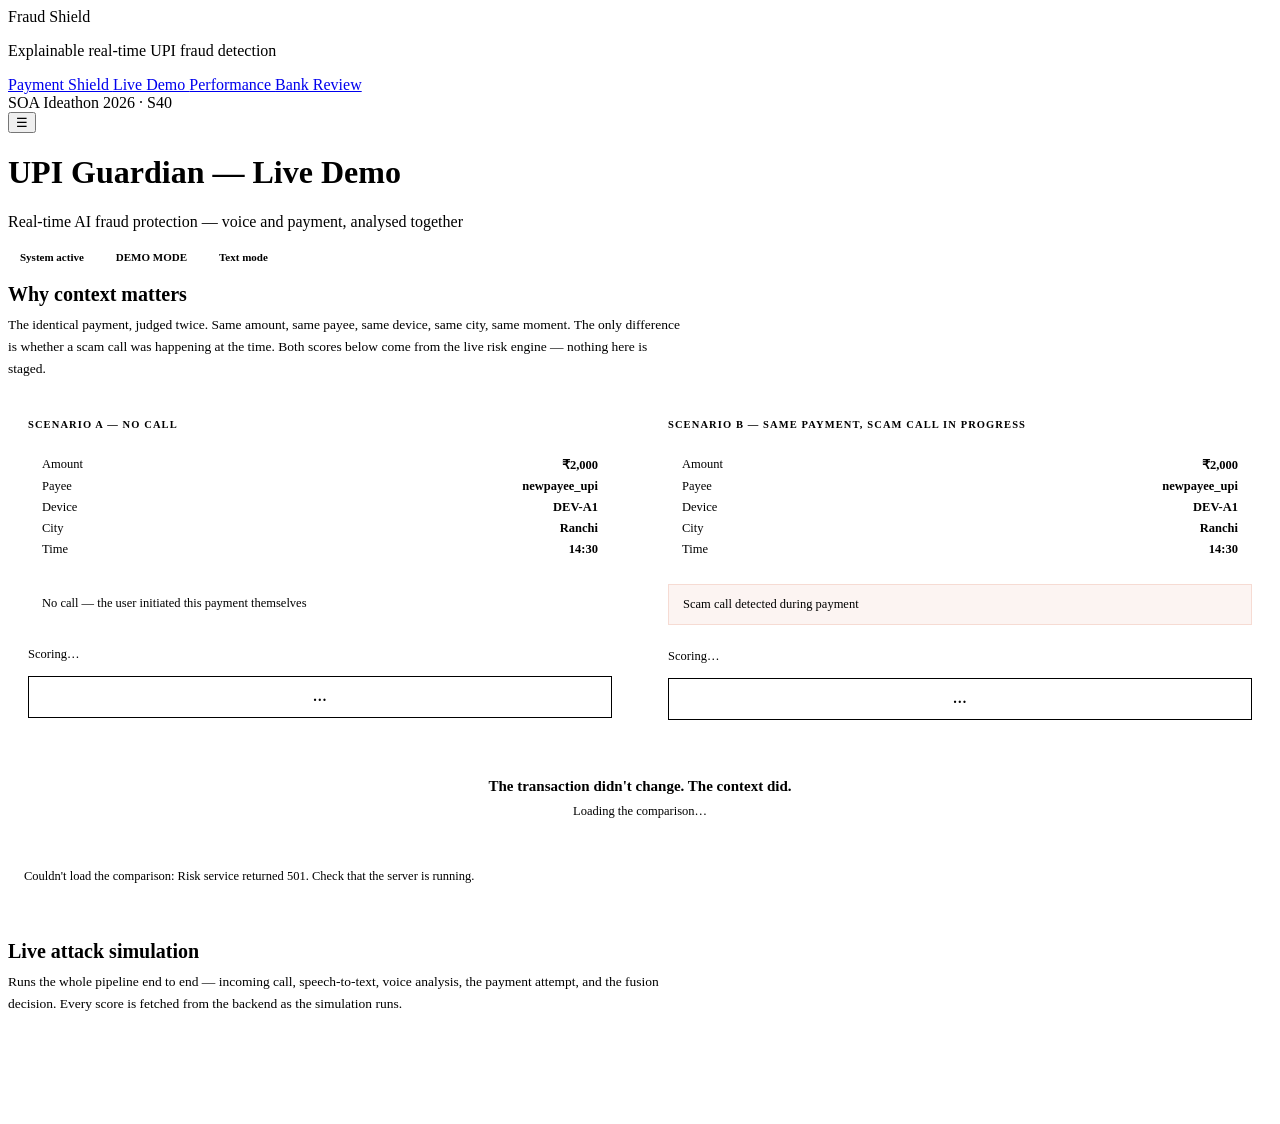
==== commit 149a2b94: "Remove emojis and simplify UI styling across all pages" ====
--- a/static/demo.html
+++ b/static/demo.html
@@ -97,6 +97,7 @@
       letter-spacing: 0.3px; border: 1px solid;
     }
     .vd-APPROVE { background: var(--success-bg); color: var(--success); border-color: var(--success-border); }
+    .vd-VERIFY  { background: rgba(96,165,250,0.10); color: #60a5fa; border-color: rgba(96,165,250,0.25); }
     .vd-WARN    { background: var(--warning-bg); color: var(--warning); border-color: var(--warning-border); }
     .vd-BLOCK   { background: var(--danger-bg); color: var(--danger); border-color: var(--danger-border); }
     .vd-sub { font-size: 11px; font-weight: 500; opacity: .85; margin-top: 4px; letter-spacing: 0; }
@@ -246,23 +247,22 @@
   <aside class="sidebar" id="sidebar">
     <div class="sidebar-header">
       <div class="sidebar-brand">
-        <span class="sidebar-logo">🛡️</span>
         <span class="sidebar-title">Fraud Shield</span>
       </div>
       <p class="sidebar-subtitle">Explainable real-time UPI fraud detection</p>
     </div>
     <nav class="sidebar-nav">
       <a href="/" class="nav-item">
-        <span class="nav-icon">🛡️</span> Payment Shield
+        Payment Shield
       </a>
       <a href="/demo.html" class="nav-item active">
-        <span class="nav-icon">▶️</span> Live Demo
+        Live Demo
       </a>
       <a href="/stats.html" class="nav-item">
-        <span class="nav-icon">📊</span> Performance
+        Performance
       </a>
       <a href="/review.html" class="nav-item">
-        <span class="nav-icon">🏦</span> Bank Review
+        Bank Review
       </a>
     </nav>
     <div class="sidebar-footer">
@@ -278,12 +278,12 @@
     <div class="content-wrap wide">
 
       <div class="page-header">
-        <h1>🛡️ UPI Guardian — Live Demo</h1>
+        <h1>UPI Guardian — Live Demo</h1>
         <p class="page-description">
           Real-time AI fraud protection — voice and payment, analysed together
         </p>
         <div class="demo-badges">
-          <span class="demo-badge live">🟢 System active</span>
+          <span class="demo-badge live">System active</span>
           <span class="demo-badge demo-mode">DEMO MODE</span>
           <span class="demo-badge" id="asrBadge">Checking speech engine…</span>
         </div>
@@ -302,7 +302,7 @@
           <div class="cf-card safe" id="cfA">
             <div class="cf-label">Scenario A — no call</div>
             <div class="tx-block" id="txA"></div>
-            <div class="ctx-line ctx-none">📞 No call — the user initiated this payment themselves</div>
+            <div class="ctx-line ctx-none">No call — the user initiated this payment themselves</div>
             <div class="cf-scores" id="scoresA"><div class="loading">Scoring…</div></div>
             <div class="cf-verdict vd-APPROVE" id="verdictA">…</div>
           </div>
@@ -310,7 +310,7 @@
           <div class="cf-card scam" id="cfB">
             <div class="cf-label">Scenario B — same payment, scam call in progress</div>
             <div class="tx-block" id="txB"></div>
-            <div class="ctx-line ctx-scam" id="ctxB">📞 Scam call detected during payment</div>
+            <div class="ctx-line ctx-scam" id="ctxB">Scam call detected during payment</div>
             <div class="cf-scores" id="scoresB"><div class="loading">Scoring…</div></div>
             <div class="cf-verdict vd-BLOCK" id="verdictB">…</div>
           </div>
@@ -334,16 +334,15 @@
 
         <div class="card">
           <button class="sim-btn" id="simBtn" onclick="runSimulation()">
-            ▶  SIMULATE FRAUD ATTACK
+            Simulate Fraud Attack
           </button>
 
           <div class="steps" id="steps" style="display:none;">
 
             <div class="step" id="s1">
-              <div class="step-head"><span>📞 Incoming call</span><span class="step-num">STEP 1</span></div>
+              <div class="step-head"><span>Incoming call</span><span class="step-num">STEP 1</span></div>
               <div class="step-body">
                 <div class="phone">
-                  <div class="ring">📞</div>
                   <div class="num">+91 98XXX XXXXX</div>
                   <div class="who">Caller claims to represent your bank</div>
                 </div>
@@ -351,7 +350,7 @@
             </div>
 
             <div class="step" id="s2">
-              <div class="step-head"><span>🎙️ Listening and transcribing</span><span class="step-num">STEP 2</span></div>
+              <div class="step-head"><span>Listening and transcribing</span><span class="step-num">STEP 2</span></div>
               <div class="step-body">
                 <div id="s2status" class="loading">Capturing call audio…</div>
                 <div class="transcript" id="s2transcript" style="display:none;"></div>
@@ -359,7 +358,7 @@
             </div>
 
             <div class="step" id="s3">
-              <div class="step-head"><span>⚠️ Voice analysis</span><span class="step-num">STEP 3</span></div>
+              <div class="step-head"><span>Voice analysis</span><span class="step-num">STEP 3</span></div>
               <div class="step-body">
                 <div id="s3flags"></div>
                 <div class="meter">
@@ -370,12 +369,12 @@
             </div>
 
             <div class="step" id="s4">
-              <div class="step-head"><span>💳 UPI payment attempted</span><span class="step-num">STEP 4</span></div>
+              <div class="step-head"><span>UPI payment attempted</span><span class="step-num">STEP 4</span></div>
               <div class="step-body"><div class="tx-block" id="s4tx"></div></div>
             </div>
 
             <div class="step" id="s5">
-              <div class="step-head"><span>⚠️ Transaction analysis</span><span class="step-num">STEP 5</span></div>
+              <div class="step-head"><span>Transaction analysis</span><span class="step-num">STEP 5</span></div>
               <div class="step-body">
                 <div id="s5flags"></div>
                 <div class="meter">
@@ -386,7 +385,7 @@
             </div>
 
             <div class="step" id="s6">
-              <div class="step-head"><span>🔗 Fusion engine</span><span class="step-num">STEP 6</span></div>
+              <div class="step-head"><span>Fusion engine</span><span class="step-num">STEP 6</span></div>
               <div class="step-body">
                 <div class="fuse-line"><span>Transaction risk</span><span id="f1">—</span></div>
                 <div class="fuse-line"><span>Voice risk (weighted 60%)</span><span id="f2">—</span></div>
@@ -399,7 +398,7 @@
             </div>
 
             <div class="step" id="s7">
-              <div class="step-head"><span>🚨 Action</span><span class="step-num">STEP 7</span></div>
+              <div class="step-head"><span>Action</span><span class="step-num">STEP 7</span></div>
               <div class="step-body">
                 <div class="alert-final">
                   <div class="big" id="s7title">HIGH FRAUD RISK</div>
@@ -453,9 +452,10 @@
   const DEMO_AUDIO_URL = "/demo/scamcall.wav";
 
   const VERDICT_TEXT = {
-    APPROVE: { label: "🟢 LOW RISK — APPROVE", sub: "Nothing unusual; payment proceeds normally" },
-    WARN:    { label: "🟡 MEDIUM RISK — CHECK", sub: "Worth a second look before continuing" },
-    BLOCK:   { label: "🔴 HIGH RISK — CONFIRM TO PROCEED", sub: "Strong warning; the user still decides" }
+    APPROVE: { label: "LOW RISK — APPROVE", sub: "Nothing unusual; payment proceeds normally" },
+    VERIFY:  { label: "SECONDARY VERIFICATION", sub: "Worth a second look before continuing" },
+    WARN:    { label: "MEDIUM RISK — CHECK", sub: "Worth a second look before continuing" },
+    BLOCK:   { label: "HIGH RISK — CONFIRM TO PROCEED", sub: "Strong warning; the user still decides" }
   };
 
   const sleep = ms => new Promise(r => setTimeout(r, ms));
@@ -499,9 +499,9 @@
       const asr = (caps && caps.transcription) || {};
       asrAvailable = !!asr.available;
       document.getElementById("asrBadge").textContent =
-        asrAvailable ? ("🎙️ Whisper " + (asr.model || "") + " ready") : "🎙️ Text mode";
+        asrAvailable ? ("Whisper " + (asr.model || "") + " ready") : "Text mode";
     } catch (e) {
-      document.getElementById("asrBadge").textContent = "🎙️ Text mode";
+      document.getElementById("asrBadge").textContent = "Text mode";
     }
   })();
 
@@ -540,7 +540,7 @@
 
       const flags = (b.signals || []).filter(isVoice).length;
       document.getElementById("ctxB").textContent =
-        "📞 Scam call in progress — " + flags + " coercion pattern" + (flags === 1 ? "" : "s") + " detected";
+        "Scam call in progress — " + flags + " coercion pattern" + (flags === 1 ? "" : "s") + " detected";
 
       document.getElementById("punchSub").textContent =
         `Transaction risk stayed at ${a.payment_score} in both cases. The combined score moved ` +
@@ -593,7 +593,7 @@
           if (!audioRes.ok) throw new Error("demo audio missing");
           const blob = await audioRes.blob();
 
-          st.textContent = "🧠 Transcribing with Whisper…";
+          st.textContent = "Transcribing with Whisper…";
           const form = new FormData();
           form.append("audio", blob, "scamcall.wav");
           const tr = await fetch("/transcribe", { method: "POST", body: form });
@@ -602,17 +602,17 @@
           if (data && data.ok && data.transcript) {
             transcript = data.transcript;
             usedWhisper = true;
-            st.textContent = "✓ Transcribed " + data.audio_seconds + "s of audio in " +
+            st.textContent = "Transcribed " + data.audio_seconds + "s of audio in " +
                              data.transcribe_ms + " ms (Whisper " + data.model + ")";
           } else {
             throw new Error(data.error || "no transcript");
           }
         } catch (e) {
           // Fall back silently to the scripted transcript — the demo must not stall.
-          st.textContent = "✓ Call transcript ready";
+          st.textContent = "Call transcript ready";
         }
       } else {
-        st.textContent = "✓ Call transcript ready";
+        st.textContent = "Call transcript ready";
         await sleep(900);
       }
 
@@ -637,7 +637,7 @@
         const d = document.createElement("div");
         d.className = "flag";
         const name = (sig.label || sig.code).replace(/^Call red flag — /, "");
-        d.innerHTML = "⚠️ " + name + ' <span class="pts">+' + sig.points + "</span>";
+        d.innerHTML = name + ' <span class="pts">+' + sig.points + "</span>";
         s3f.appendChild(d);
         await sleep(430);
       }
@@ -657,12 +657,12 @@
       const s5f = document.getElementById("s5flags");
       s5f.innerHTML = "";
       if (!txnSignals.length) {
-        s5f.innerHTML = '<div class="flag" style="color:var(--success)">✓ Nothing unusual in the payment on its own</div>';
+        s5f.innerHTML = '<div class="flag" style="color:var(--success)">Nothing unusual in the payment on its own</div>';
       }
       for (const sig of txnSignals) {
         const d = document.createElement("div");
         d.className = "flag";
-        d.innerHTML = "⚠️ " + (sig.label || sig.code) + ' <span class="pts">+' + sig.points + "</span>";
+        d.innerHTML = (sig.label || sig.code) + ' <span class="pts">+' + sig.points + "</span>";
         s5f.appendChild(d);
         await sleep(430);
       }
@@ -700,13 +700,13 @@
         (usedWhisper ? " Transcript produced by Whisper from real audio." : "");
 
       btn.disabled = false;
-      btn.textContent = "▶  Run simulation again";
+      btn.textContent = "Run simulation again";
 
     } catch (e) {
       showError("simError", "Simulation stopped: " + e.message +
                 ". Check that the server is running, then try again.");
       btn.disabled = false;
-      btn.textContent = "▶  SIMULATE FRAUD ATTACK";
+      btn.textContent = "Simulate Fraud Attack";
     }
   }
 
@@ -731,8 +731,8 @@
       });
       const el = document.getElementById("s7chosen");
       el.textContent = action === "CANCELLED"
-        ? "✓ Payment cancelled — decision recorded in the audit log"
-        : "✓ Payment confirmed by the user — logged as an override for bank review";
+        ? "Payment cancelled — decision recorded in the audit log"
+        : "Payment confirmed by the user — logged as an override for bank review";
       el.style.display = "block";
       document.getElementById("s7").className = "step done";
     } catch (e) {
